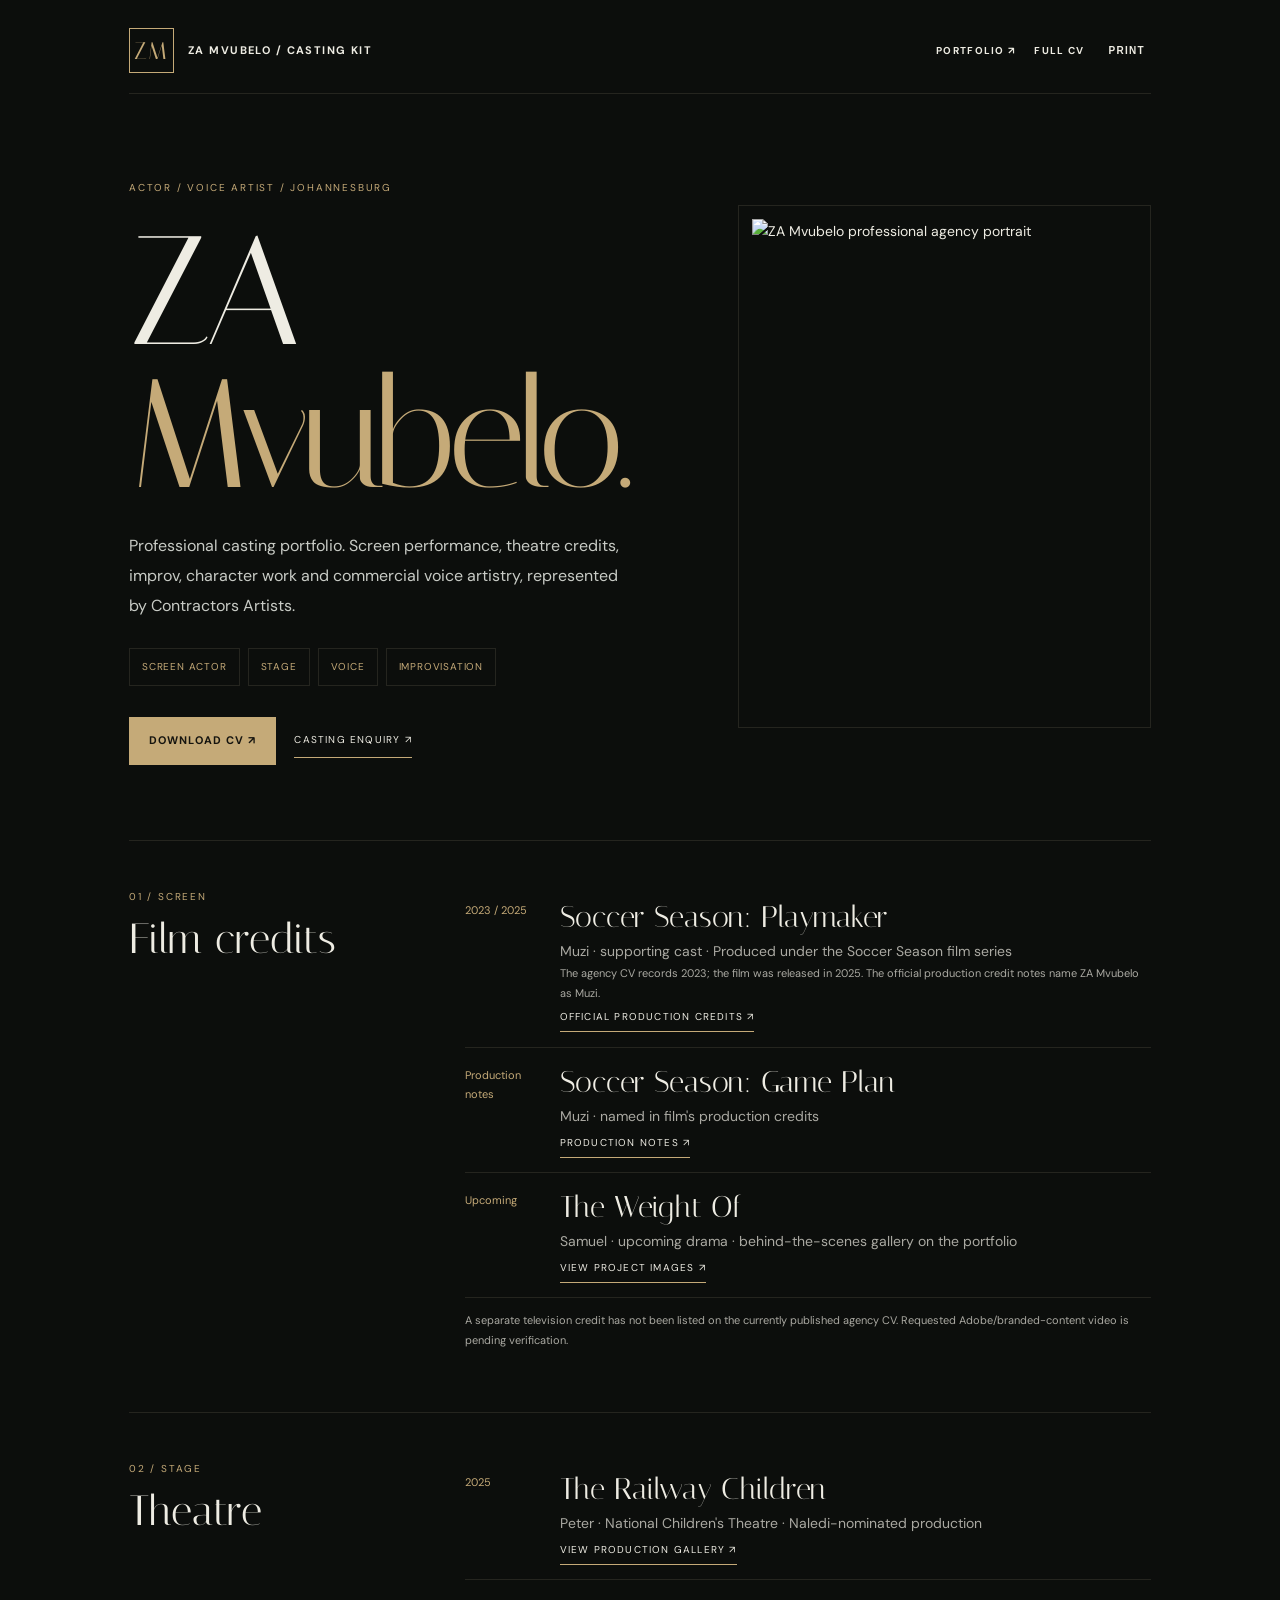
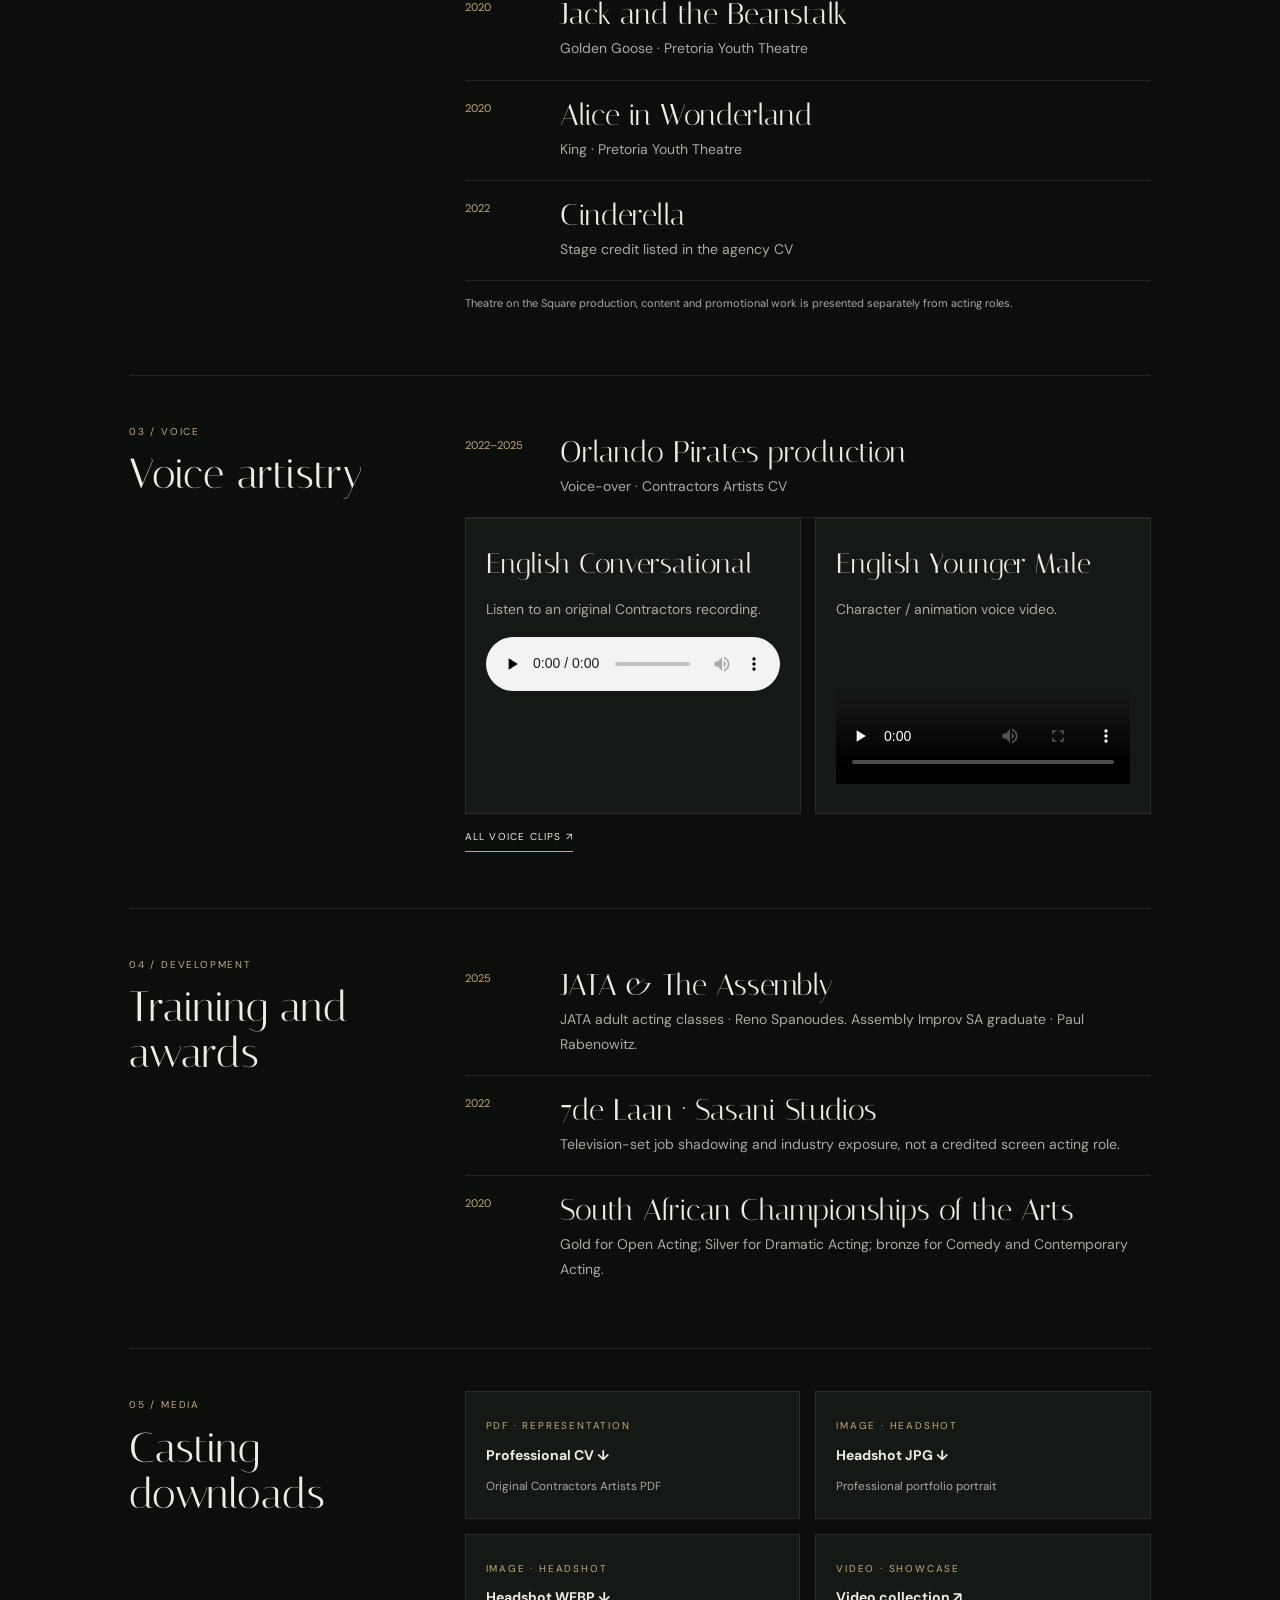
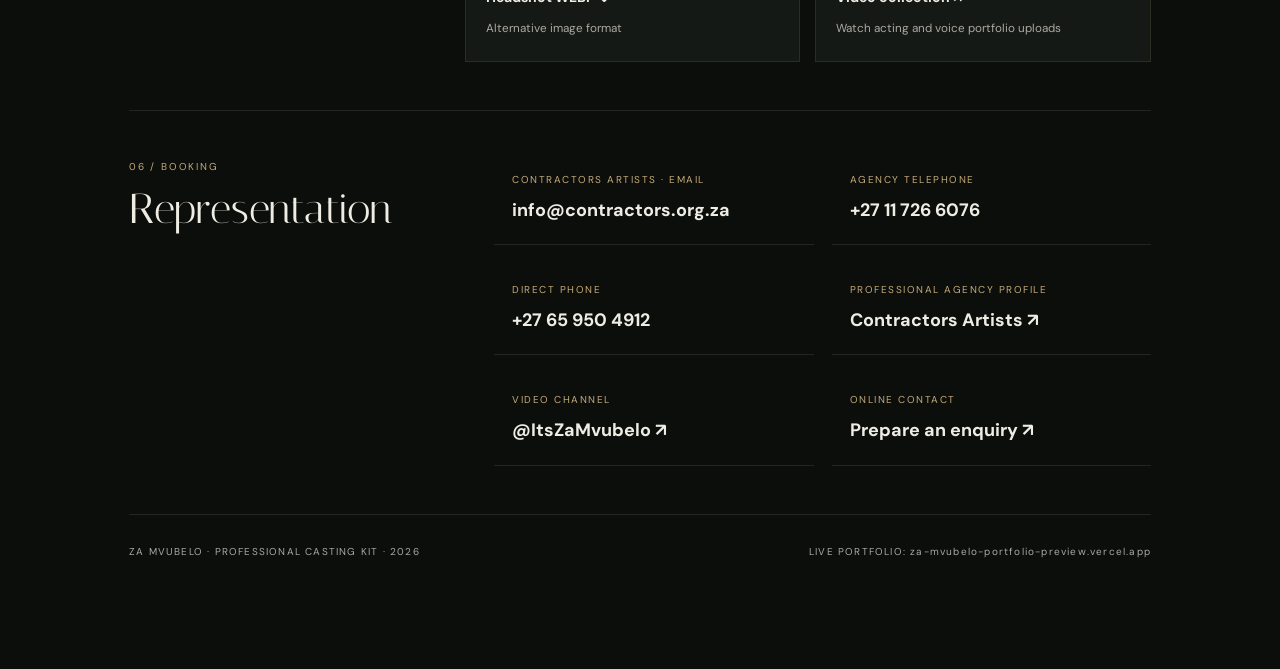
==== press/index.html @ 3e12c00c "Create professional casting press kit with verified film credits, theatre, voice and downloads" ====
<!doctype html><html lang="en"><head><meta charset="utf-8"><meta name="viewport" content="width=device-width,initial-scale=1"><meta name="robots" content="index,follow"><meta name="description" content="ZA Mvubelo professional actor casting kit. CV, theatrical and screen credits, headshots, voice demos and agency booking details."><title>ZA Mvubelo | Casting & Press Kit</title><link rel="icon" href="/portrait.jpg"><link rel="preconnect" href="https://fonts.googleapis.com"><link href="https://fonts.googleapis.com/css2?family=DM+Sans:wght@400;500;600;700&family=Italiana&display=swap" rel="stylesheet"><style>
:root{--gold:#c5aa78;--black:#0c0e0c;--paper:#eeece3;--muted:#aaa9a2;--line:#6b655544}*{box-sizing:border-box}html{scroll-behavior:smooth}body{font:14px/1.8 'DM Sans',Arial,sans-serif;margin:0;background:var(--black);color:var(--paper)}a{color:inherit;text-decoration:none}button,a{transition:.2s}a:focus-visible,button:focus-visible{outline:2px solid var(--gold);outline-offset:4px}.page{max-width:1150px;margin:auto;padding:28px 5vw 80px}.toolbar{display:flex;justify-content:space-between;align-items:center;gap:20px;border-bottom:1px solid var(--line);padding-bottom:20px}.logo{display:flex;align-items:center;gap:14px;letter-spacing:.13em;font-size:11px;font-weight:700}.logo b{border:1px solid var(--gold);color:var(--gold);font:24px Italiana,Georgia,serif;width:45px;height:45px;display:grid;place-items:center}.toolbar-links{display:flex;gap:18px;align-items:center}.toolbar-links a,.toolbar-links button{border:0;background:none;color:var(--paper);letter-spacing:.13em;font-size:10px;font-weight:700;cursor:pointer}.toolbar-links a:hover,.toolbar-links button:hover{color:var(--gold)}.hero{display:grid;grid-template-columns:1fr .8fr;gap:9%;align-items:center;padding:75px 0}.label,.small{font-size:10px;letter-spacing:.18em;color:var(--gold);text-transform:uppercase}.hero h1{font:clamp(85px,12vw,160px)/.93 Italiana,Georgia,serif;letter-spacing:-.05em;margin:24px 0;font-weight:400}.hero h1 em{color:var(--gold);font-style:normal}.summary{font-size:16px;line-height:1.9;color:#c8cbc5;max-width:490px}.chips{display:flex;flex-wrap:wrap;gap:8px;margin-top:26px}.chips span{border:1px solid var(--line);color:var(--gold);padding:9px 12px;font-size:10px;letter-spacing:.08em}.hero-photo{padding:13px;border:1px solid var(--line);aspect-ratio:.79}.hero-photo img{width:100%;height:100%;object-fit:cover}.btn{display:inline-block;background:var(--gold);color:#15140f;padding:14px 20px;font-weight:700;font-size:11px;letter-spacing:.1em}.btn:hover{background:#e1c995}.hero-actions{display:flex;flex-wrap:wrap;gap:18px;align-items:center;margin-top:31px}.text-link{font-size:10px;border-bottom:1px solid var(--gold);padding:8px 0;letter-spacing:.12em;color:var(--paper)}.section{border-top:1px solid var(--line);padding:42px 0 48px;display:grid;grid-template-columns:.34fr 1fr;gap:10%}h2,h3{font-family:Italiana,Georgia,serif;font-weight:400}.section h2{font-size:42px;line-height:1.1;margin:8px 0}.section-body{min-width:0}.credit{display:grid;grid-template-columns:75px 1fr;gap:20px;padding:18px 0;border-bottom:1px solid var(--line)}.credit:last-child{border-bottom:0}.credit time{color:var(--gold);font-size:11px}.credit h3{font-size:30px;line-height:1.1;margin:0 0 5px}.credit p{color:var(--muted);margin:0}.note{font-size:11px;color:var(--muted);margin:13px 0}.media{display:grid;grid-template-columns:1fr 1fr;gap:14px}.media-card{border:1px solid var(--line);padding:20px;background:#151915}.media-card h3{font-size:28px;margin:0 0 8px}.media-card p{color:var(--muted);margin:0 0 15px}.media-card audio,.media-card video{width:100%;max-height:260px}.download-grid{display:grid;grid-template-columns:1fr 1fr;gap:15px}.download-grid a{border:1px solid var(--line);padding:20px;display:block;background:#151915}.download-grid a:hover{border-color:var(--gold)}.download-grid b{display:block;margin:5px 0}.download-grid small{color:var(--muted)}.contact-grid{display:grid;grid-template-columns:1fr 1fr;gap:18px}.contact-grid a{padding:18px;border-bottom:1px solid var(--line)}.contact-grid a small{display:block;font-size:10px;color:var(--gold);letter-spacing:.15em;margin-bottom:5px}.contact-grid a b{font-size:18px;overflow-wrap:anywhere}.footer{border-top:1px solid var(--line);padding:28px 0;color:var(--muted);font-size:10px;letter-spacing:.12em;display:flex;justify-content:space-between;gap:15px;flex-wrap:wrap}@media(max-width:750px){.hero,.section{grid-template-columns:1fr;gap:24px}.hero-photo{order:-1;max-width:370px}.hero h1{font-size:90px}.toolbar-links{gap:10px}.media,.download-grid,.contact-grid{grid-template-columns:1fr}.section{padding:33px 0}.page{padding:20px 6vw 60px}}@media print{body{background:white;color:#181818;font-size:11px}.page{max-width:none;padding:0 20px}.toolbar,.hero-actions,.media-card video,.media-card audio{display:none}.hero{padding:15px 0}.hero h1{font-size:78px}.hero-photo{max-height:250px}.hero-photo img{object-position:top}.section{page-break-inside:avoid;padding:16px 0}.section h2{font-size:29px}.credit{padding:8px 0}.credit h3{font-size:20px}.media-card{background:white}.label,.small,.credit time{color:#6d5934}.note,.credit p,.media-card p,.summary{color:#444}.footer{display:none}}
</style></head><body><main class="page"><header class="toolbar"><a class="logo" href="/"><b>ZM</b>ZA MVUBELO / CASTING KIT</a><div class="toolbar-links"><a href="/">PORTFOLIO ↗</a><a href="/cv/Za-Mvubelo-Contractors.pdf" target="_blank" rel="noopener noreferrer">FULL CV</a><button onclick="window.print()">PRINT</button></div></header><section class="hero"><div><p class="label">ACTOR / VOICE ARTIST / JOHANNESBURG</p><h1>ZA <em>Mvubelo.</em></h1><p class="summary">Professional casting portfolio. Screen performance, theatre credits, improv, character work and commercial voice artistry, represented by Contractors Artists.</p><div class="chips"><span>SCREEN ACTOR</span><span>STAGE</span><span>VOICE</span><span>IMPROVISATION</span></div><div class="hero-actions"><a class="btn" href="/cv/Za-Mvubelo-Contractors.pdf" target="_blank" rel="noopener noreferrer">DOWNLOAD CV ↗</a><a class="text-link" href="mailto:info@contractors.org.za?subject=Casting%20enquiry%20ZA%20Mvubelo">CASTING ENQUIRY ↗</a></div></div><div class="hero-photo"><img src="/portrait.jpg" alt="ZA Mvubelo professional agency portrait"></div></section><section class="section"><div><span class="small">01 / SCREEN</span><h2>Film credits</h2></div><div class="section-body"><div class="credit"><time>2023 / 2025</time><div><h3>Soccer Season: Playmaker</h3><p>Muzi · supporting cast · Produced under the Soccer Season film series</p><p class="note">The agency CV records 2023; the film was released in 2025. The official production credit notes name ZA Mvubelo as Muzi.</p><a class="text-link" target="_blank" rel="noopener noreferrer" href="https://indigenousfilm.co.za/wp-content/uploads/2024/09/SOCCER-SEASON-PLAYMAKER-DRAFT-PRODUCTION-NOTES-1.pdf">OFFICIAL PRODUCTION CREDITS ↗</a></div></div><div class="credit"><time>Production notes</time><div><h3>Soccer Season: Game Plan</h3><p>Muzi · named in film's production credits</p><a class="text-link" target="_blank" rel="noopener noreferrer" href="https://indigenousfilm.co.za/wp-content/uploads/2024/09/SOCCER-SEASON-GAMEPLAN-PRODUCTION-NOTES-22-FEB-24.pdf">PRODUCTION NOTES ↗</a></div></div><div class="credit"><time>Upcoming</time><div><h3>The Weight Of</h3><p>Samuel · upcoming drama · behind-the-scenes gallery on the portfolio</p><a class="text-link" href="/#upcoming">VIEW PROJECT IMAGES ↗</a></div></div><p class="note">A separate television credit has not been listed on the currently published agency CV. Requested Adobe/branded-content video is pending verification.</p></div></section><section class="section"><div><span class="small">02 / STAGE</span><h2>Theatre</h2></div><div class="section-body"><div class="credit"><time>2025</time><div><h3>The Railway Children</h3><p>Peter · National Children's Theatre · Naledi-nominated production</p><a class="text-link" href="/#theatre">VIEW PRODUCTION GALLERY ↗</a></div></div><div class="credit"><time>2020</time><div><h3>Jack and the Beanstalk</h3><p>Golden Goose · Pretoria Youth Theatre</p></div></div><div class="credit"><time>2020</time><div><h3>Alice in Wonderland</h3><p>King · Pretoria Youth Theatre</p></div></div><div class="credit"><time>2022</time><div><h3>Cinderella</h3><p>Stage credit listed in the agency CV</p></div></div><p class="note">Theatre on the Square production, content and promotional work is presented separately from acting roles.</p></div></section><section class="section"><div><span class="small">03 / VOICE</span><h2>Voice artistry</h2></div><div class="section-body"><div class="credit"><time>2022–2025</time><div><h3>Orlando Pirates production</h3><p>Voice-over · Contractors Artists CV</p></div></div><div class="media"><div class="media-card"><h3>English Conversational</h3><p>Listen to an original Contractors recording.</p><audio controls preload="none" src="/voice/english-conversational.mp3"></audio></div><div class="media-card"><h3>English Younger Male</h3><p>Character / animation voice video.</p><video controls playsinline preload="none" poster="/portrait.jpg" src="/reels/english-younger-male.mp4"></video></div></div><p class="note"><a href="/#voice" class="text-link">ALL VOICE CLIPS ↗</a></p></div></section><section class="section"><div><span class="small">04 / DEVELOPMENT</span><h2>Training and awards</h2></div><div class="section-body"><div class="credit"><time>2025</time><div><h3>JATA & The Assembly</h3><p>JATA adult acting classes · Reno Spanoudes. Assembly Improv SA graduate · Paul Rabenowitz.</p></div></div><div class="credit"><time>2022</time><div><h3>7de Laan · Sasani Studios</h3><p>Television-set job shadowing and industry exposure, not a credited screen acting role.</p></div></div><div class="credit"><time>2020</time><div><h3>South African Championships of the Arts</h3><p>Gold for Open Acting; Silver for Dramatic Acting; bronze for Comedy and Contemporary Acting.</p></div></div></div></section><section class="section"><div><span class="small">05 / MEDIA</span><h2>Casting downloads</h2></div><div class="section-body"><div class="download-grid"><a href="/cv/Za-Mvubelo-Contractors.pdf" download><span class="small">PDF · REPRESENTATION</span><b>Professional CV ↓</b><small>Original Contractors Artists PDF</small></a><a href="/portrait.jpg" download><span class="small">IMAGE · HEADSHOT</span><b>Headshot JPG ↓</b><small>Professional portfolio portrait</small></a><a href="/portrait.webp" download><span class="small">IMAGE · HEADSHOT</span><b>Headshot WEBP ↓</b><small>Alternative image format</small></a><a href="/#youtube"><span class="small">VIDEO · SHOWCASE</span><b>Video collection ↗</b><small>Watch acting and voice portfolio uploads</small></a></div></div></section><section class="section"><div><span class="small">06 / BOOKING</span><h2>Representation</h2></div><div class="section-body"><div class="contact-grid"><a href="mailto:info@contractors.org.za?subject=Casting%20ZA%20Mvubelo"><small>CONTRACTORS ARTISTS · EMAIL</small><b>info@contractors.org.za</b></a><a href="tel:+27117266076"><small>AGENCY TELEPHONE</small><b>+27 11 726 6076</b></a><a href="tel:+27659504912"><small>DIRECT PHONE</small><b>+27 65 950 4912</b></a><a href="https://contractors.org.za/product/za-mvubelo/" rel="noopener noreferrer" target="_blank"><small>PROFESSIONAL AGENCY PROFILE</small><b>Contractors Artists ↗</b></a><a href="https://www.youtube.com/@ItsZaMvubelo" target="_blank" rel="noopener noreferrer"><small>VIDEO CHANNEL</small><b>@ItsZaMvubelo ↗</b></a><a href="/#contact"><small>ONLINE CONTACT</small><b>Prepare an enquiry ↗</b></a></div></div></section><footer class="footer"><span>ZA MVUBELO · PROFESSIONAL CASTING KIT · 2026</span><span>LIVE PORTFOLIO: za-mvubelo-portfolio-preview.vercel.app</span></footer></main><script type="application/ld+json">{"@context":"https://schema.org","@type":"Person","name":"ZA Mvubelo","jobTitle":["Actor","Voice Artist"],"homeLocation":{"@type":"Place","name":"Johannesburg, South Africa"},"url":"https://za-mvubelo-portfolio-preview.vercel.app/","sameAs":["https://www.youtube.com/@ItsZaMvubelo","https://contractors.org.za/product/za-mvubelo/"]}</script></body></html>
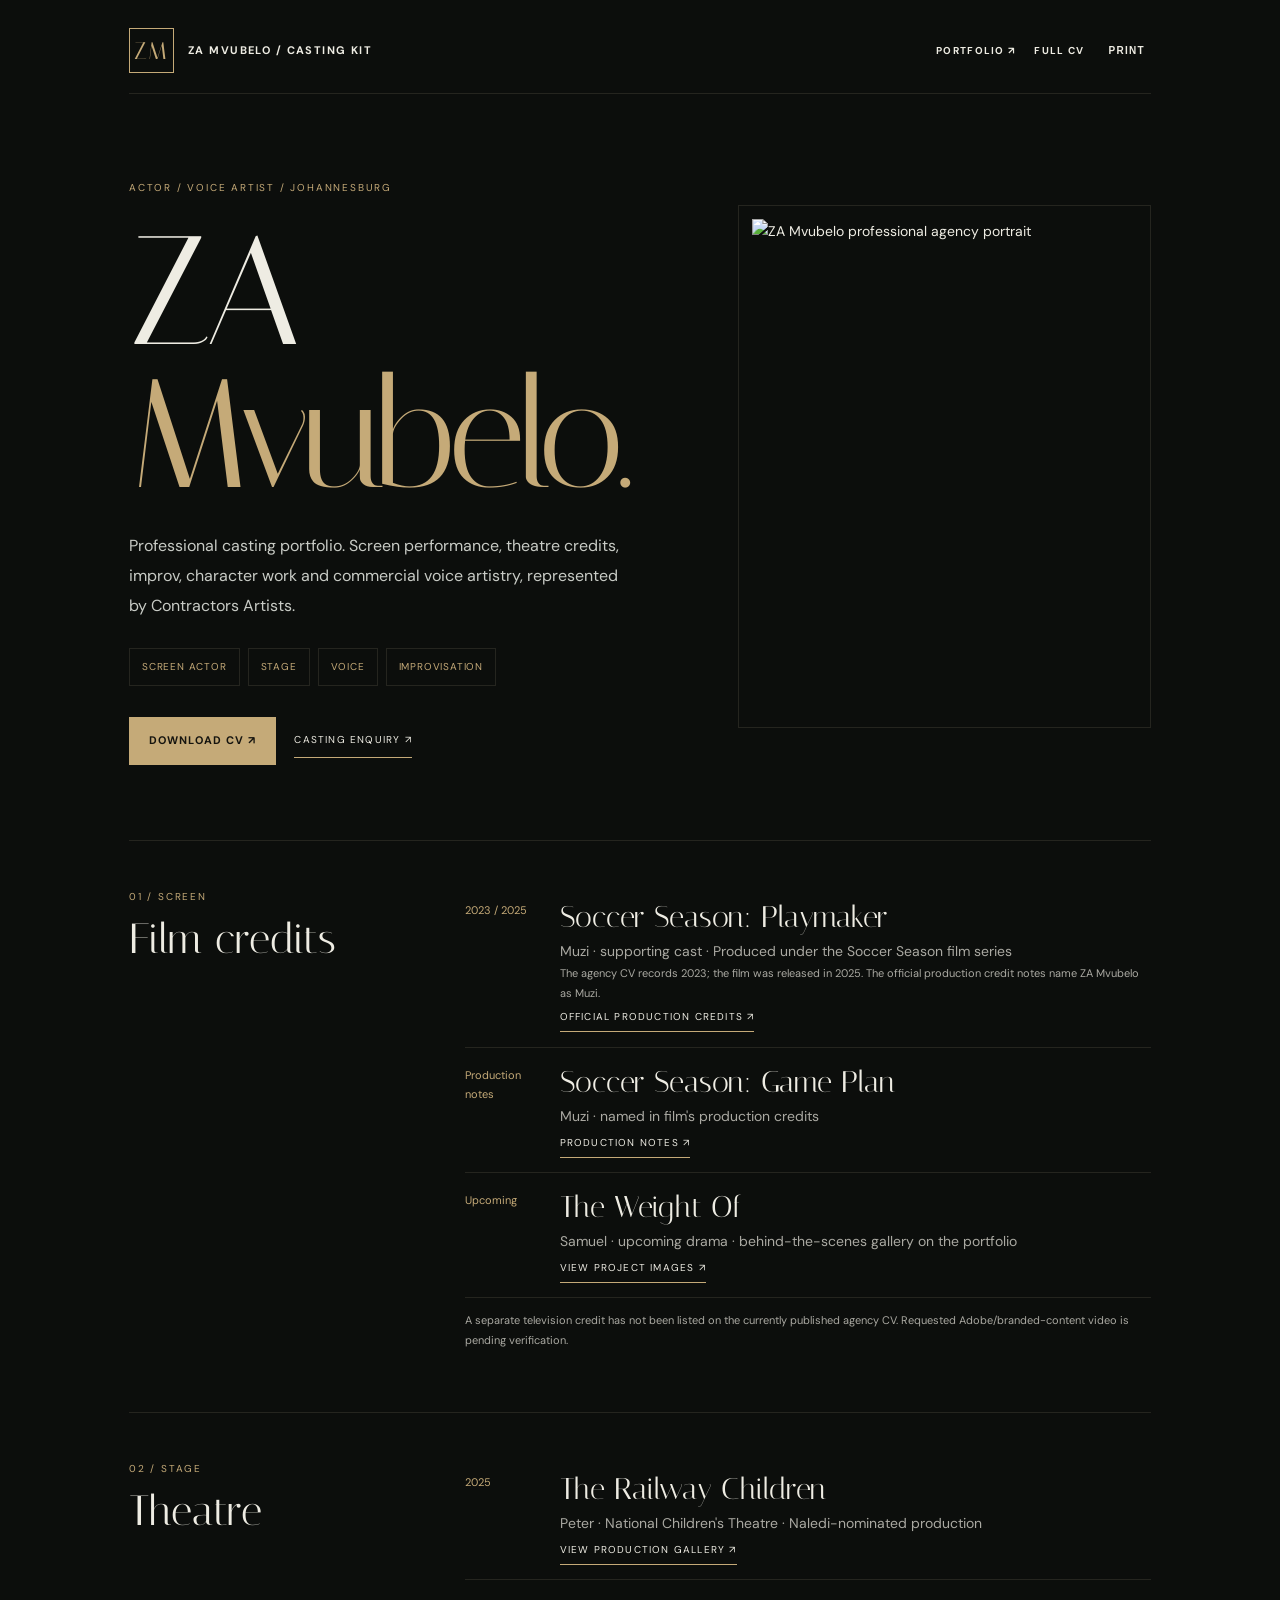
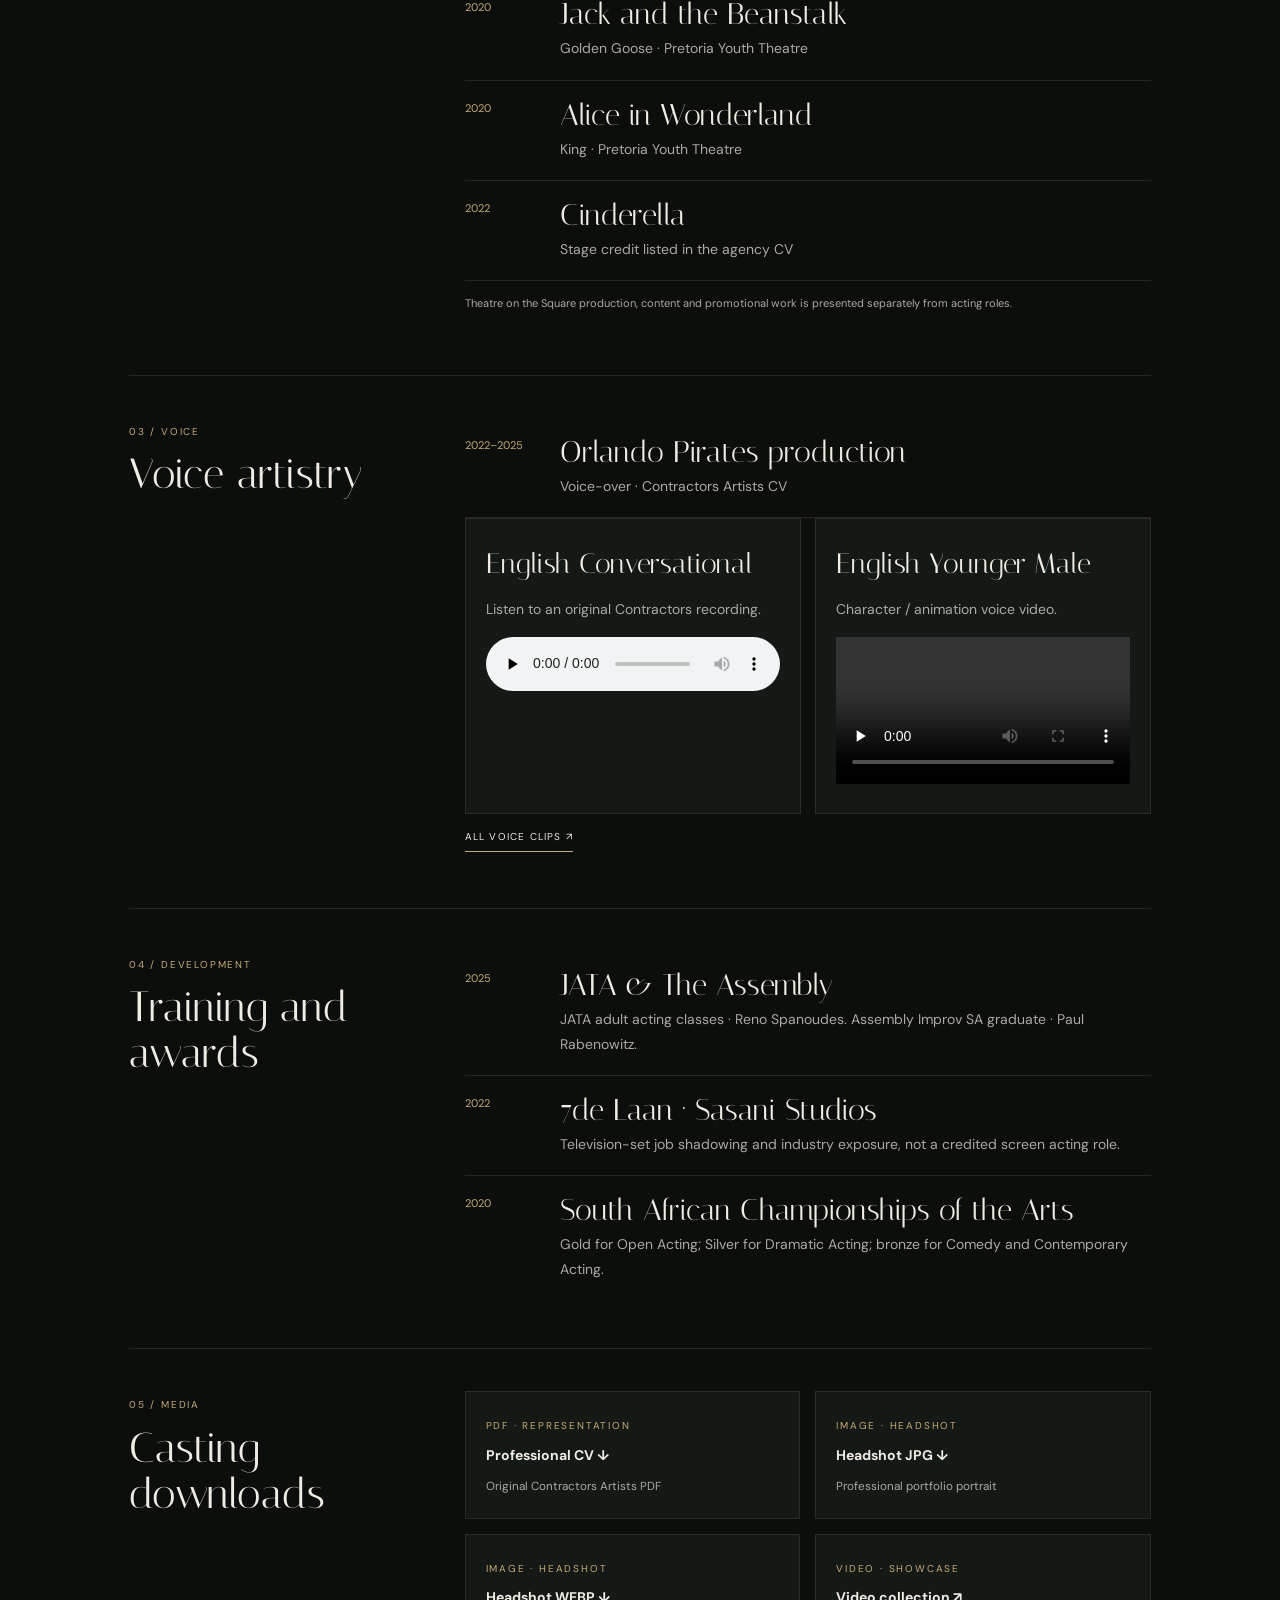
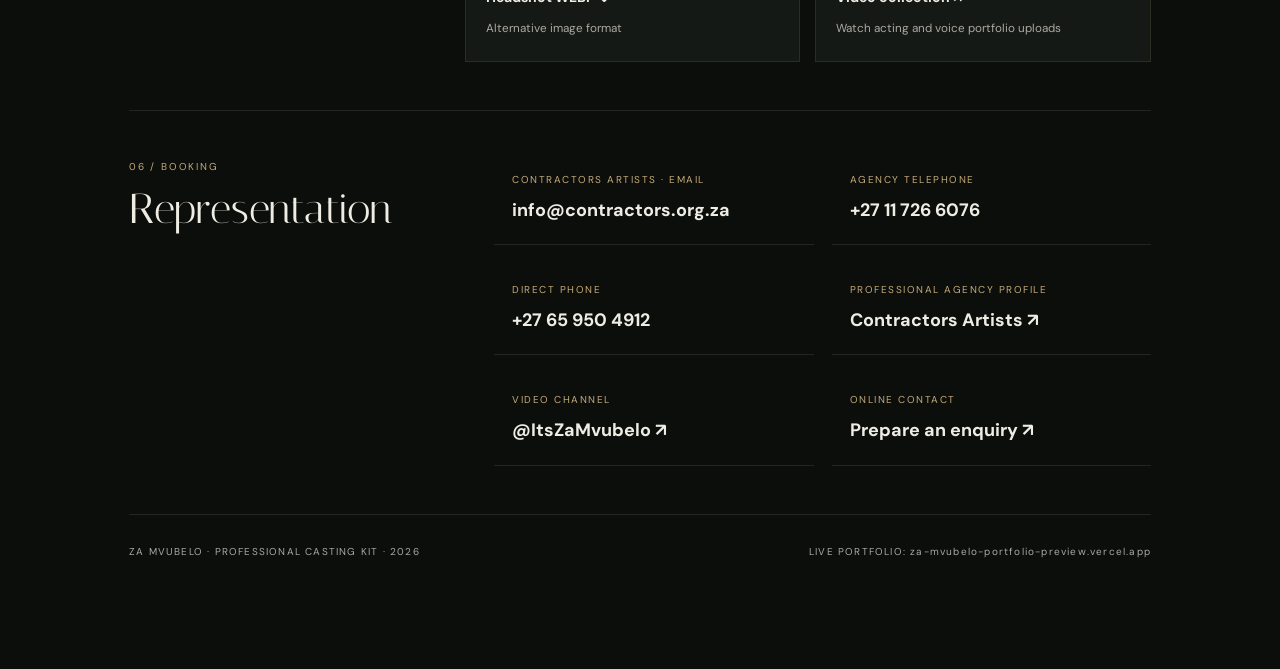
==== commit 80caf7fe: "Replace portrait poster on casting-kit animation with real frames from source video" ====
--- a/press/index.html
+++ b/press/index.html
@@ -1,3 +1,3 @@
 <!doctype html><html lang="en"><head><meta charset="utf-8"><meta name="viewport" content="width=device-width,initial-scale=1"><meta name="robots" content="index,follow"><meta name="description" content="ZA Mvubelo professional actor casting kit. CV, theatrical and screen credits, headshots, voice demos and agency booking details."><title>ZA Mvubelo | Casting & Press Kit</title><link rel="icon" href="/portrait.jpg"><link rel="preconnect" href="https://fonts.googleapis.com"><link href="https://fonts.googleapis.com/css2?family=DM+Sans:wght@400;500;600;700&family=Italiana&display=swap" rel="stylesheet"><style>
 :root{--gold:#c5aa78;--black:#0c0e0c;--paper:#eeece3;--muted:#aaa9a2;--line:#6b655544}*{box-sizing:border-box}html{scroll-behavior:smooth}body{font:14px/1.8 'DM Sans',Arial,sans-serif;margin:0;background:var(--black);color:var(--paper)}a{color:inherit;text-decoration:none}button,a{transition:.2s}a:focus-visible,button:focus-visible{outline:2px solid var(--gold);outline-offset:4px}.page{max-width:1150px;margin:auto;padding:28px 5vw 80px}.toolbar{display:flex;justify-content:space-between;align-items:center;gap:20px;border-bottom:1px solid var(--line);padding-bottom:20px}.logo{display:flex;align-items:center;gap:14px;letter-spacing:.13em;font-size:11px;font-weight:700}.logo b{border:1px solid var(--gold);color:var(--gold);font:24px Italiana,Georgia,serif;width:45px;height:45px;display:grid;place-items:center}.toolbar-links{display:flex;gap:18px;align-items:center}.toolbar-links a,.toolbar-links button{border:0;background:none;color:var(--paper);letter-spacing:.13em;font-size:10px;font-weight:700;cursor:pointer}.toolbar-links a:hover,.toolbar-links button:hover{color:var(--gold)}.hero{display:grid;grid-template-columns:1fr .8fr;gap:9%;align-items:center;padding:75px 0}.label,.small{font-size:10px;letter-spacing:.18em;color:var(--gold);text-transform:uppercase}.hero h1{font:clamp(85px,12vw,160px)/.93 Italiana,Georgia,serif;letter-spacing:-.05em;margin:24px 0;font-weight:400}.hero h1 em{color:var(--gold);font-style:normal}.summary{font-size:16px;line-height:1.9;color:#c8cbc5;max-width:490px}.chips{display:flex;flex-wrap:wrap;gap:8px;margin-top:26px}.chips span{border:1px solid var(--line);color:var(--gold);padding:9px 12px;font-size:10px;letter-spacing:.08em}.hero-photo{padding:13px;border:1px solid var(--line);aspect-ratio:.79}.hero-photo img{width:100%;height:100%;object-fit:cover}.btn{display:inline-block;background:var(--gold);color:#15140f;padding:14px 20px;font-weight:700;font-size:11px;letter-spacing:.1em}.btn:hover{background:#e1c995}.hero-actions{display:flex;flex-wrap:wrap;gap:18px;align-items:center;margin-top:31px}.text-link{font-size:10px;border-bottom:1px solid var(--gold);padding:8px 0;letter-spacing:.12em;color:var(--paper)}.section{border-top:1px solid var(--line);padding:42px 0 48px;display:grid;grid-template-columns:.34fr 1fr;gap:10%}h2,h3{font-family:Italiana,Georgia,serif;font-weight:400}.section h2{font-size:42px;line-height:1.1;margin:8px 0}.section-body{min-width:0}.credit{display:grid;grid-template-columns:75px 1fr;gap:20px;padding:18px 0;border-bottom:1px solid var(--line)}.credit:last-child{border-bottom:0}.credit time{color:var(--gold);font-size:11px}.credit h3{font-size:30px;line-height:1.1;margin:0 0 5px}.credit p{color:var(--muted);margin:0}.note{font-size:11px;color:var(--muted);margin:13px 0}.media{display:grid;grid-template-columns:1fr 1fr;gap:14px}.media-card{border:1px solid var(--line);padding:20px;background:#151915}.media-card h3{font-size:28px;margin:0 0 8px}.media-card p{color:var(--muted);margin:0 0 15px}.media-card audio,.media-card video{width:100%;max-height:260px}.download-grid{display:grid;grid-template-columns:1fr 1fr;gap:15px}.download-grid a{border:1px solid var(--line);padding:20px;display:block;background:#151915}.download-grid a:hover{border-color:var(--gold)}.download-grid b{display:block;margin:5px 0}.download-grid small{color:var(--muted)}.contact-grid{display:grid;grid-template-columns:1fr 1fr;gap:18px}.contact-grid a{padding:18px;border-bottom:1px solid var(--line)}.contact-grid a small{display:block;font-size:10px;color:var(--gold);letter-spacing:.15em;margin-bottom:5px}.contact-grid a b{font-size:18px;overflow-wrap:anywhere}.footer{border-top:1px solid var(--line);padding:28px 0;color:var(--muted);font-size:10px;letter-spacing:.12em;display:flex;justify-content:space-between;gap:15px;flex-wrap:wrap}@media(max-width:750px){.hero,.section{grid-template-columns:1fr;gap:24px}.hero-photo{order:-1;max-width:370px}.hero h1{font-size:90px}.toolbar-links{gap:10px}.media,.download-grid,.contact-grid{grid-template-columns:1fr}.section{padding:33px 0}.page{padding:20px 6vw 60px}}@media print{body{background:white;color:#181818;font-size:11px}.page{max-width:none;padding:0 20px}.toolbar,.hero-actions,.media-card video,.media-card audio{display:none}.hero{padding:15px 0}.hero h1{font-size:78px}.hero-photo{max-height:250px}.hero-photo img{object-position:top}.section{page-break-inside:avoid;padding:16px 0}.section h2{font-size:29px}.credit{padding:8px 0}.credit h3{font-size:20px}.media-card{background:white}.label,.small,.credit time{color:#6d5934}.note,.credit p,.media-card p,.summary{color:#444}.footer{display:none}}
-</style></head><body><main class="page"><header class="toolbar"><a class="logo" href="/"><b>ZM</b>ZA MVUBELO / CASTING KIT</a><div class="toolbar-links"><a href="/">PORTFOLIO ↗</a><a href="/cv/Za-Mvubelo-Contractors.pdf" target="_blank" rel="noopener noreferrer">FULL CV</a><button onclick="window.print()">PRINT</button></div></header><section class="hero"><div><p class="label">ACTOR / VOICE ARTIST / JOHANNESBURG</p><h1>ZA <em>Mvubelo.</em></h1><p class="summary">Professional casting portfolio. Screen performance, theatre credits, improv, character work and commercial voice artistry, represented by Contractors Artists.</p><div class="chips"><span>SCREEN ACTOR</span><span>STAGE</span><span>VOICE</span><span>IMPROVISATION</span></div><div class="hero-actions"><a class="btn" href="/cv/Za-Mvubelo-Contractors.pdf" target="_blank" rel="noopener noreferrer">DOWNLOAD CV ↗</a><a class="text-link" href="mailto:info@contractors.org.za?subject=Casting%20enquiry%20ZA%20Mvubelo">CASTING ENQUIRY ↗</a></div></div><div class="hero-photo"><img src="/portrait.jpg" alt="ZA Mvubelo professional agency portrait"></div></section><section class="section"><div><span class="small">01 / SCREEN</span><h2>Film credits</h2></div><div class="section-body"><div class="credit"><time>2023 / 2025</time><div><h3>Soccer Season: Playmaker</h3><p>Muzi · supporting cast · Produced under the Soccer Season film series</p><p class="note">The agency CV records 2023; the film was released in 2025. The official production credit notes name ZA Mvubelo as Muzi.</p><a class="text-link" target="_blank" rel="noopener noreferrer" href="https://indigenousfilm.co.za/wp-content/uploads/2024/09/SOCCER-SEASON-PLAYMAKER-DRAFT-PRODUCTION-NOTES-1.pdf">OFFICIAL PRODUCTION CREDITS ↗</a></div></div><div class="credit"><time>Production notes</time><div><h3>Soccer Season: Game Plan</h3><p>Muzi · named in film's production credits</p><a class="text-link" target="_blank" rel="noopener noreferrer" href="https://indigenousfilm.co.za/wp-content/uploads/2024/09/SOCCER-SEASON-GAMEPLAN-PRODUCTION-NOTES-22-FEB-24.pdf">PRODUCTION NOTES ↗</a></div></div><div class="credit"><time>Upcoming</time><div><h3>The Weight Of</h3><p>Samuel · upcoming drama · behind-the-scenes gallery on the portfolio</p><a class="text-link" href="/#upcoming">VIEW PROJECT IMAGES ↗</a></div></div><p class="note">A separate television credit has not been listed on the currently published agency CV. Requested Adobe/branded-content video is pending verification.</p></div></section><section class="section"><div><span class="small">02 / STAGE</span><h2>Theatre</h2></div><div class="section-body"><div class="credit"><time>2025</time><div><h3>The Railway Children</h3><p>Peter · National Children's Theatre · Naledi-nominated production</p><a class="text-link" href="/#theatre">VIEW PRODUCTION GALLERY ↗</a></div></div><div class="credit"><time>2020</time><div><h3>Jack and the Beanstalk</h3><p>Golden Goose · Pretoria Youth Theatre</p></div></div><div class="credit"><time>2020</time><div><h3>Alice in Wonderland</h3><p>King · Pretoria Youth Theatre</p></div></div><div class="credit"><time>2022</time><div><h3>Cinderella</h3><p>Stage credit listed in the agency CV</p></div></div><p class="note">Theatre on the Square production, content and promotional work is presented separately from acting roles.</p></div></section><section class="section"><div><span class="small">03 / VOICE</span><h2>Voice artistry</h2></div><div class="section-body"><div class="credit"><time>2022–2025</time><div><h3>Orlando Pirates production</h3><p>Voice-over · Contractors Artists CV</p></div></div><div class="media"><div class="media-card"><h3>English Conversational</h3><p>Listen to an original Contractors recording.</p><audio controls preload="none" src="/voice/english-conversational.mp3"></audio></div><div class="media-card"><h3>English Younger Male</h3><p>Character / animation voice video.</p><video controls playsinline preload="none" poster="/portrait.jpg" src="/reels/english-younger-male.mp4"></video></div></div><p class="note"><a href="/#voice" class="text-link">ALL VOICE CLIPS ↗</a></p></div></section><section class="section"><div><span class="small">04 / DEVELOPMENT</span><h2>Training and awards</h2></div><div class="section-body"><div class="credit"><time>2025</time><div><h3>JATA & The Assembly</h3><p>JATA adult acting classes · Reno Spanoudes. Assembly Improv SA graduate · Paul Rabenowitz.</p></div></div><div class="credit"><time>2022</time><div><h3>7de Laan · Sasani Studios</h3><p>Television-set job shadowing and industry exposure, not a credited screen acting role.</p></div></div><div class="credit"><time>2020</time><div><h3>South African Championships of the Arts</h3><p>Gold for Open Acting; Silver for Dramatic Acting; bronze for Comedy and Contemporary Acting.</p></div></div></div></section><section class="section"><div><span class="small">05 / MEDIA</span><h2>Casting downloads</h2></div><div class="section-body"><div class="download-grid"><a href="/cv/Za-Mvubelo-Contractors.pdf" download><span class="small">PDF · REPRESENTATION</span><b>Professional CV ↓</b><small>Original Contractors Artists PDF</small></a><a href="/portrait.jpg" download><span class="small">IMAGE · HEADSHOT</span><b>Headshot JPG ↓</b><small>Professional portfolio portrait</small></a><a href="/portrait.webp" download><span class="small">IMAGE · HEADSHOT</span><b>Headshot WEBP ↓</b><small>Alternative image format</small></a><a href="/#youtube"><span class="small">VIDEO · SHOWCASE</span><b>Video collection ↗</b><small>Watch acting and voice portfolio uploads</small></a></div></div></section><section class="section"><div><span class="small">06 / BOOKING</span><h2>Representation</h2></div><div class="section-body"><div class="contact-grid"><a href="mailto:info@contractors.org.za?subject=Casting%20ZA%20Mvubelo"><small>CONTRACTORS ARTISTS · EMAIL</small><b>info@contractors.org.za</b></a><a href="tel:+27117266076"><small>AGENCY TELEPHONE</small><b>+27 11 726 6076</b></a><a href="tel:+27659504912"><small>DIRECT PHONE</small><b>+27 65 950 4912</b></a><a href="https://contractors.org.za/product/za-mvubelo/" rel="noopener noreferrer" target="_blank"><small>PROFESSIONAL AGENCY PROFILE</small><b>Contractors Artists ↗</b></a><a href="https://www.youtube.com/@ItsZaMvubelo" target="_blank" rel="noopener noreferrer"><small>VIDEO CHANNEL</small><b>@ItsZaMvubelo ↗</b></a><a href="/#contact"><small>ONLINE CONTACT</small><b>Prepare an enquiry ↗</b></a></div></div></section><footer class="footer"><span>ZA MVUBELO · PROFESSIONAL CASTING KIT · 2026</span><span>LIVE PORTFOLIO: za-mvubelo-portfolio-preview.vercel.app</span></footer></main><script type="application/ld+json">{"@context":"https://schema.org","@type":"Person","name":"ZA Mvubelo","jobTitle":["Actor","Voice Artist"],"homeLocation":{"@type":"Place","name":"Johannesburg, South Africa"},"url":"https://za-mvubelo-portfolio-preview.vercel.app/","sameAs":["https://www.youtube.com/@ItsZaMvubelo","https://contractors.org.za/product/za-mvubelo/"]}</script></body></html>+</style></head><body><main class="page"><header class="toolbar"><a class="logo" href="/"><b>ZM</b>ZA MVUBELO / CASTING KIT</a><div class="toolbar-links"><a href="/">PORTFOLIO ↗</a><a href="/cv/Za-Mvubelo-Contractors.pdf" target="_blank" rel="noopener noreferrer">FULL CV</a><button onclick="window.print()">PRINT</button></div></header><section class="hero"><div><p class="label">ACTOR / VOICE ARTIST / JOHANNESBURG</p><h1>ZA <em>Mvubelo.</em></h1><p class="summary">Professional casting portfolio. Screen performance, theatre credits, improv, character work and commercial voice artistry, represented by Contractors Artists.</p><div class="chips"><span>SCREEN ACTOR</span><span>STAGE</span><span>VOICE</span><span>IMPROVISATION</span></div><div class="hero-actions"><a class="btn" href="/cv/Za-Mvubelo-Contractors.pdf" target="_blank" rel="noopener noreferrer">DOWNLOAD CV ↗</a><a class="text-link" href="mailto:info@contractors.org.za?subject=Casting%20enquiry%20ZA%20Mvubelo">CASTING ENQUIRY ↗</a></div></div><div class="hero-photo"><img src="/portrait.jpg" alt="ZA Mvubelo professional agency portrait"></div></section><section class="section"><div><span class="small">01 / SCREEN</span><h2>Film credits</h2></div><div class="section-body"><div class="credit"><time>2023 / 2025</time><div><h3>Soccer Season: Playmaker</h3><p>Muzi · supporting cast · Produced under the Soccer Season film series</p><p class="note">The agency CV records 2023; the film was released in 2025. The official production credit notes name ZA Mvubelo as Muzi.</p><a class="text-link" target="_blank" rel="noopener noreferrer" href="https://indigenousfilm.co.za/wp-content/uploads/2024/09/SOCCER-SEASON-PLAYMAKER-DRAFT-PRODUCTION-NOTES-1.pdf">OFFICIAL PRODUCTION CREDITS ↗</a></div></div><div class="credit"><time>Production notes</time><div><h3>Soccer Season: Game Plan</h3><p>Muzi · named in film's production credits</p><a class="text-link" target="_blank" rel="noopener noreferrer" href="https://indigenousfilm.co.za/wp-content/uploads/2024/09/SOCCER-SEASON-GAMEPLAN-PRODUCTION-NOTES-22-FEB-24.pdf">PRODUCTION NOTES ↗</a></div></div><div class="credit"><time>Upcoming</time><div><h3>The Weight Of</h3><p>Samuel · upcoming drama · behind-the-scenes gallery on the portfolio</p><a class="text-link" href="/#upcoming">VIEW PROJECT IMAGES ↗</a></div></div><p class="note">A separate television credit has not been listed on the currently published agency CV. Requested Adobe/branded-content video is pending verification.</p></div></section><section class="section"><div><span class="small">02 / STAGE</span><h2>Theatre</h2></div><div class="section-body"><div class="credit"><time>2025</time><div><h3>The Railway Children</h3><p>Peter · National Children's Theatre · Naledi-nominated production</p><a class="text-link" href="/#theatre">VIEW PRODUCTION GALLERY ↗</a></div></div><div class="credit"><time>2020</time><div><h3>Jack and the Beanstalk</h3><p>Golden Goose · Pretoria Youth Theatre</p></div></div><div class="credit"><time>2020</time><div><h3>Alice in Wonderland</h3><p>King · Pretoria Youth Theatre</p></div></div><div class="credit"><time>2022</time><div><h3>Cinderella</h3><p>Stage credit listed in the agency CV</p></div></div><p class="note">Theatre on the Square production, content and promotional work is presented separately from acting roles.</p></div></section><section class="section"><div><span class="small">03 / VOICE</span><h2>Voice artistry</h2></div><div class="section-body"><div class="credit"><time>2022–2025</time><div><h3>Orlando Pirates production</h3><p>Voice-over · Contractors Artists CV</p></div></div><div class="media"><div class="media-card"><h3>English Conversational</h3><p>Listen to an original Contractors recording.</p><audio controls preload="none" src="/voice/english-conversational.mp3"></audio></div><div class="media-card"><h3>English Younger Male</h3><p>Character / animation voice video.</p><video controls playsinline preload="none" data-animation-preview src="/reels/english-younger-male.mp4"></video></div></div><p class="note"><a href="/#voice" class="text-link">ALL VOICE CLIPS ↗</a></p></div></section><section class="section"><div><span class="small">04 / DEVELOPMENT</span><h2>Training and awards</h2></div><div class="section-body"><div class="credit"><time>2025</time><div><h3>JATA & The Assembly</h3><p>JATA adult acting classes · Reno Spanoudes. Assembly Improv SA graduate · Paul Rabenowitz.</p></div></div><div class="credit"><time>2022</time><div><h3>7de Laan · Sasani Studios</h3><p>Television-set job shadowing and industry exposure, not a credited screen acting role.</p></div></div><div class="credit"><time>2020</time><div><h3>South African Championships of the Arts</h3><p>Gold for Open Acting; Silver for Dramatic Acting; bronze for Comedy and Contemporary Acting.</p></div></div></div></section><section class="section"><div><span class="small">05 / MEDIA</span><h2>Casting downloads</h2></div><div class="section-body"><div class="download-grid"><a href="/cv/Za-Mvubelo-Contractors.pdf" download><span class="small">PDF · REPRESENTATION</span><b>Professional CV ↓</b><small>Original Contractors Artists PDF</small></a><a href="/portrait.jpg" download><span class="small">IMAGE · HEADSHOT</span><b>Headshot JPG ↓</b><small>Professional portfolio portrait</small></a><a href="/portrait.webp" download><span class="small">IMAGE · HEADSHOT</span><b>Headshot WEBP ↓</b><small>Alternative image format</small></a><a href="/#youtube"><span class="small">VIDEO · SHOWCASE</span><b>Video collection ↗</b><small>Watch acting and voice portfolio uploads</small></a></div></div></section><section class="section"><div><span class="small">06 / BOOKING</span><h2>Representation</h2></div><div class="section-body"><div class="contact-grid"><a href="mailto:info@contractors.org.za?subject=Casting%20ZA%20Mvubelo"><small>CONTRACTORS ARTISTS · EMAIL</small><b>info@contractors.org.za</b></a><a href="tel:+27117266076"><small>AGENCY TELEPHONE</small><b>+27 11 726 6076</b></a><a href="tel:+27659504912"><small>DIRECT PHONE</small><b>+27 65 950 4912</b></a><a href="https://contractors.org.za/product/za-mvubelo/" rel="noopener noreferrer" target="_blank"><small>PROFESSIONAL AGENCY PROFILE</small><b>Contractors Artists ↗</b></a><a href="https://www.youtube.com/@ItsZaMvubelo" target="_blank" rel="noopener noreferrer"><small>VIDEO CHANNEL</small><b>@ItsZaMvubelo ↗</b></a><a href="/#contact"><small>ONLINE CONTACT</small><b>Prepare an enquiry ↗</b></a></div></div></section><footer class="footer"><span>ZA MVUBELO · PROFESSIONAL CASTING KIT · 2026</span><span>LIVE PORTFOLIO: za-mvubelo-portfolio-preview.vercel.app</span></footer></main><script type="application/ld+json">{"@context":"https://schema.org","@type":"Person","name":"ZA Mvubelo","jobTitle":["Actor","Voice Artist"],"homeLocation":{"@type":"Place","name":"Johannesburg, South Africa"},"url":"https://za-mvubelo-portfolio-preview.vercel.app/","sameAs":["https://www.youtube.com/@ItsZaMvubelo","https://contractors.org.za/product/za-mvubelo/"]}</script><script src="/voice-preview.js" defer></script></body></html>
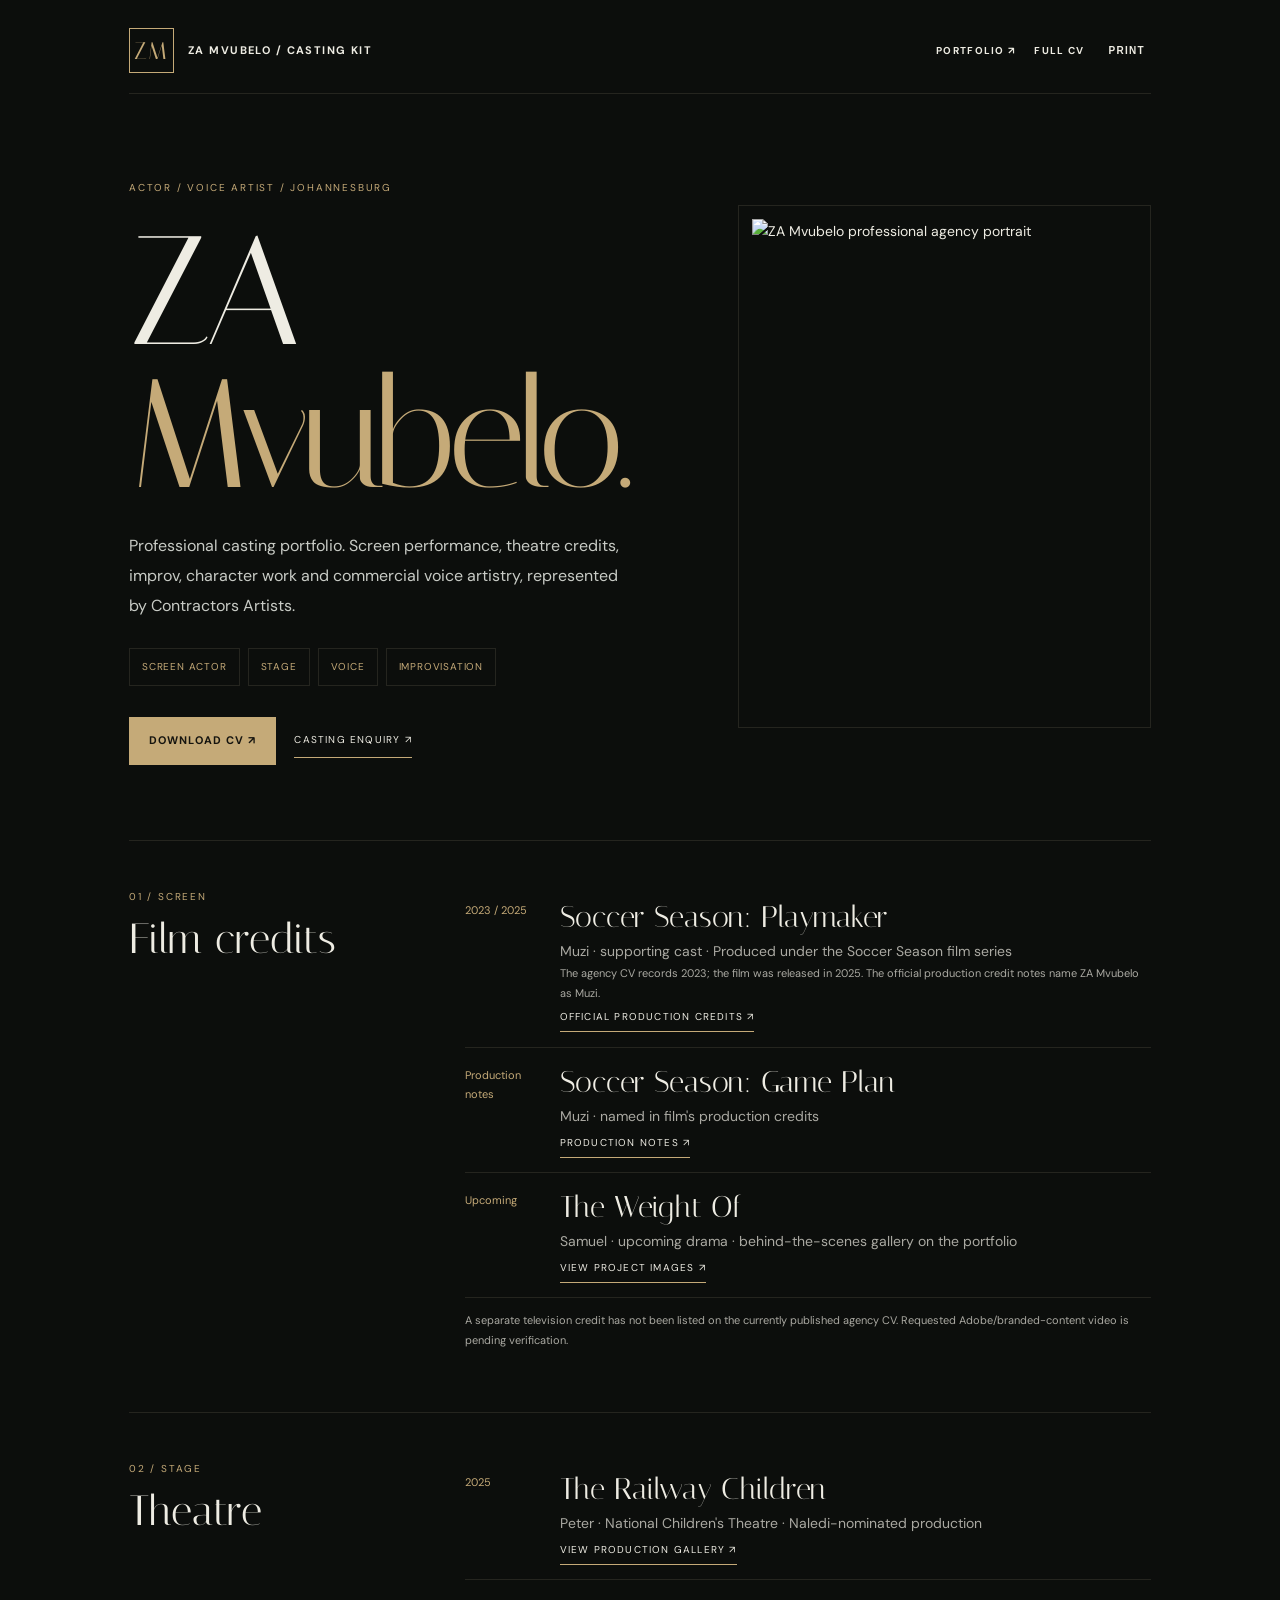
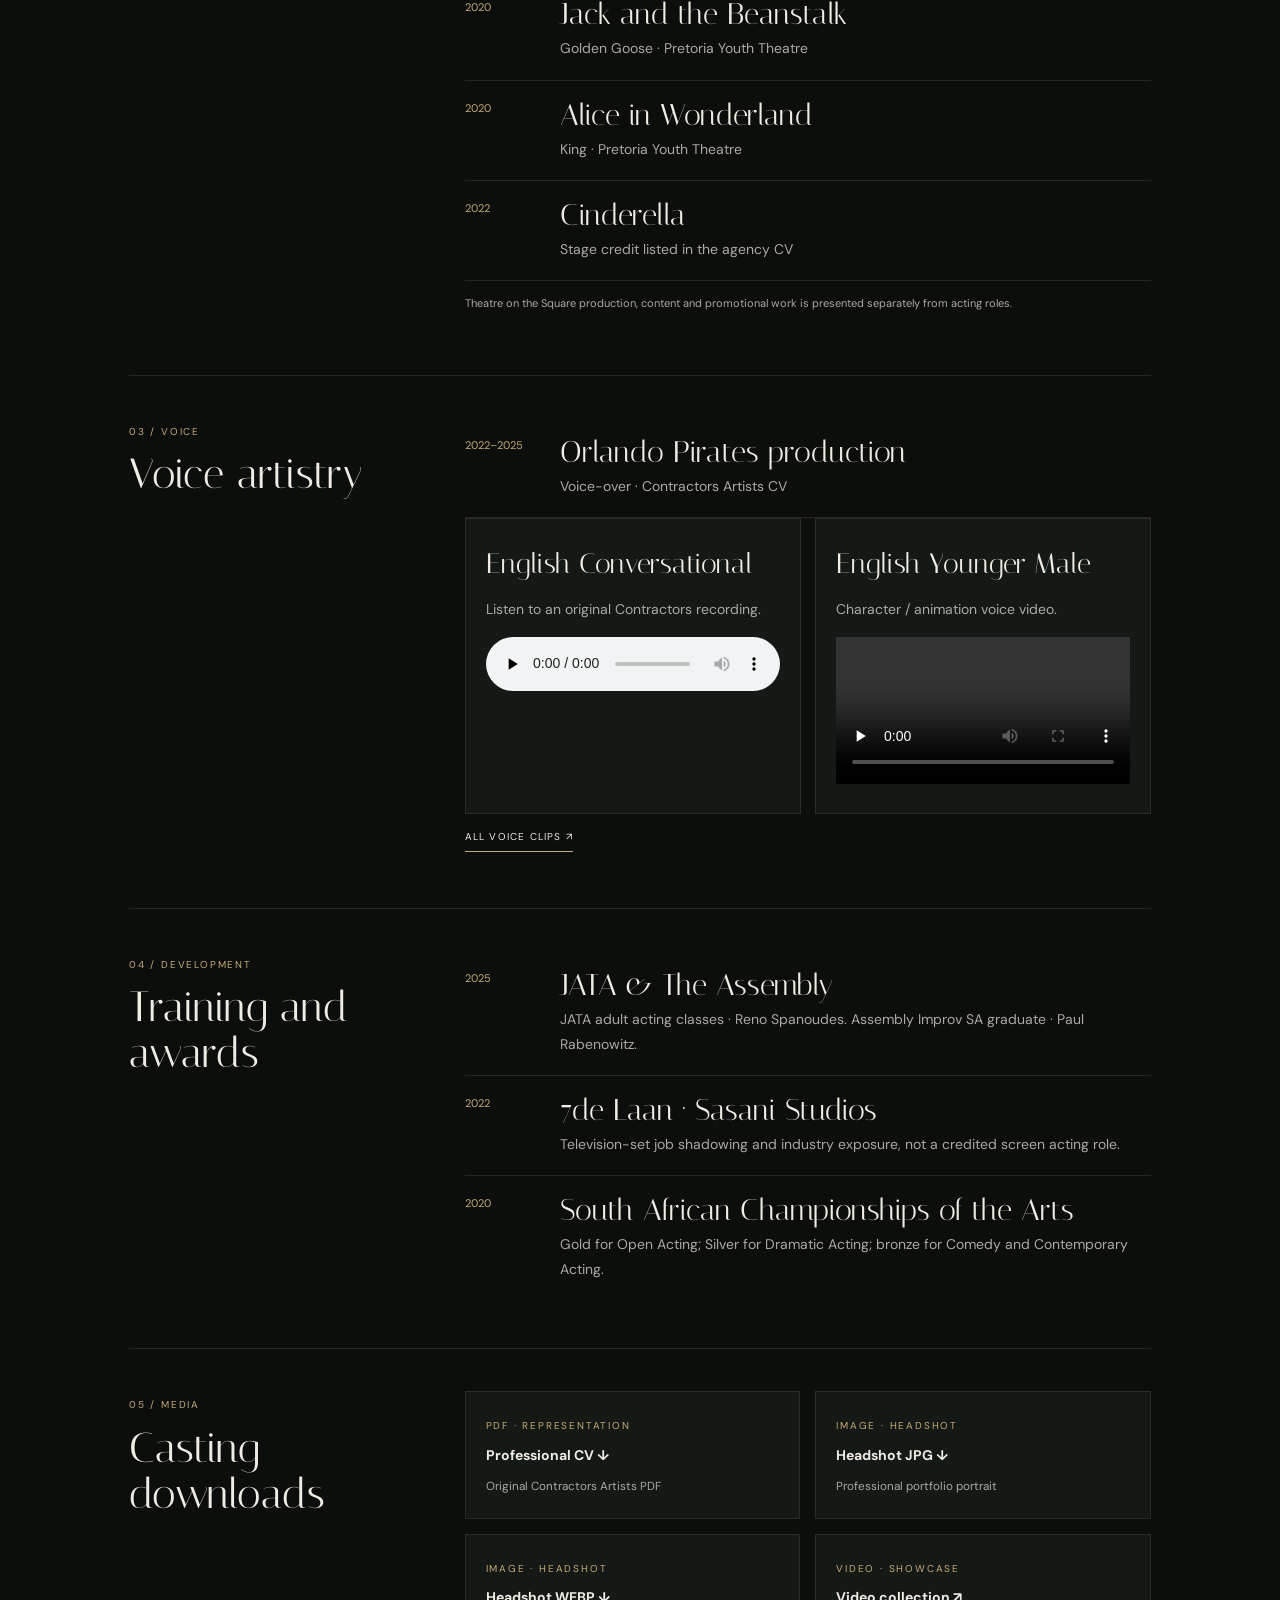
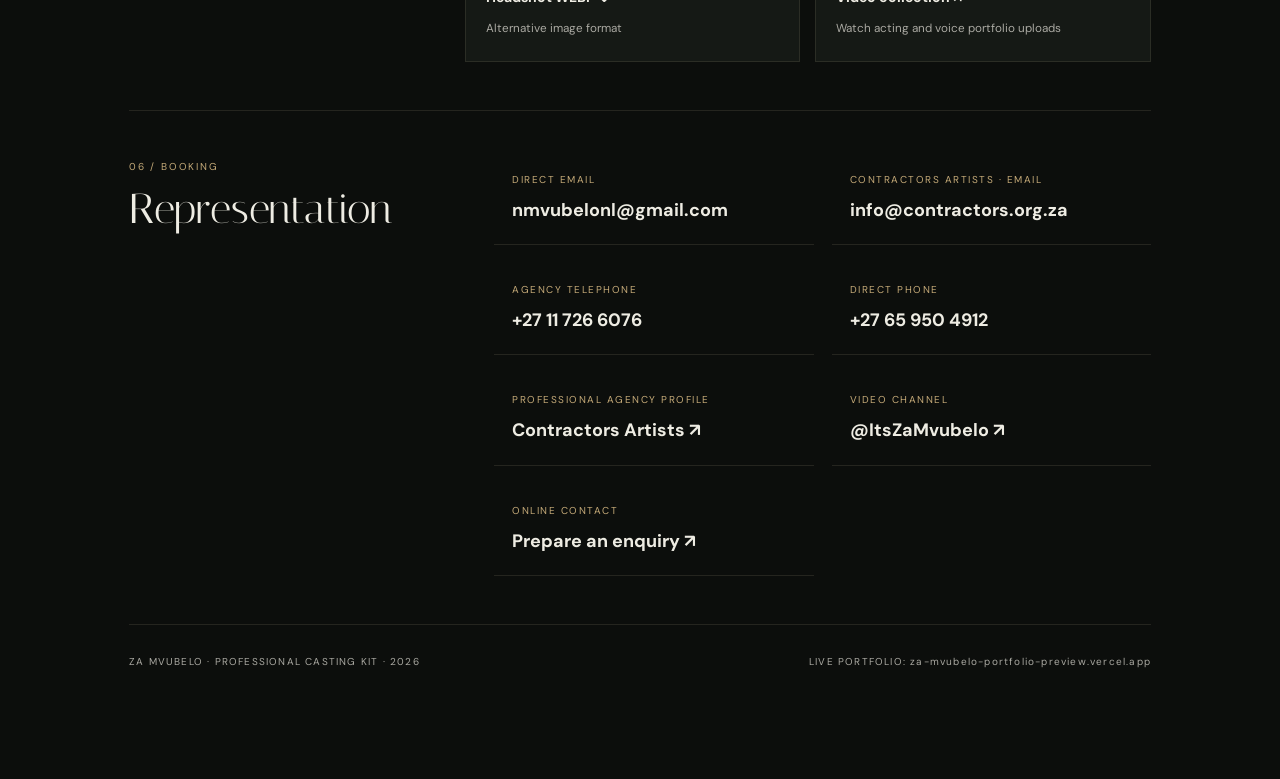
==== commit 892723a5: "Simplify Death of a Salesman to one original-reel link and add direct casting email" ====
--- a/press/index.html
+++ b/press/index.html
@@ -1,3 +1,3 @@
 <!doctype html><html lang="en"><head><meta charset="utf-8"><meta name="viewport" content="width=device-width,initial-scale=1"><meta name="robots" content="index,follow"><meta name="description" content="ZA Mvubelo professional actor casting kit. CV, theatrical and screen credits, headshots, voice demos and agency booking details."><title>ZA Mvubelo | Casting & Press Kit</title><link rel="icon" href="/portrait.jpg"><link rel="preconnect" href="https://fonts.googleapis.com"><link href="https://fonts.googleapis.com/css2?family=DM+Sans:wght@400;500;600;700&family=Italiana&display=swap" rel="stylesheet"><style>
 :root{--gold:#c5aa78;--black:#0c0e0c;--paper:#eeece3;--muted:#aaa9a2;--line:#6b655544}*{box-sizing:border-box}html{scroll-behavior:smooth}body{font:14px/1.8 'DM Sans',Arial,sans-serif;margin:0;background:var(--black);color:var(--paper)}a{color:inherit;text-decoration:none}button,a{transition:.2s}a:focus-visible,button:focus-visible{outline:2px solid var(--gold);outline-offset:4px}.page{max-width:1150px;margin:auto;padding:28px 5vw 80px}.toolbar{display:flex;justify-content:space-between;align-items:center;gap:20px;border-bottom:1px solid var(--line);padding-bottom:20px}.logo{display:flex;align-items:center;gap:14px;letter-spacing:.13em;font-size:11px;font-weight:700}.logo b{border:1px solid var(--gold);color:var(--gold);font:24px Italiana,Georgia,serif;width:45px;height:45px;display:grid;place-items:center}.toolbar-links{display:flex;gap:18px;align-items:center}.toolbar-links a,.toolbar-links button{border:0;background:none;color:var(--paper);letter-spacing:.13em;font-size:10px;font-weight:700;cursor:pointer}.toolbar-links a:hover,.toolbar-links button:hover{color:var(--gold)}.hero{display:grid;grid-template-columns:1fr .8fr;gap:9%;align-items:center;padding:75px 0}.label,.small{font-size:10px;letter-spacing:.18em;color:var(--gold);text-transform:uppercase}.hero h1{font:clamp(85px,12vw,160px)/.93 Italiana,Georgia,serif;letter-spacing:-.05em;margin:24px 0;font-weight:400}.hero h1 em{color:var(--gold);font-style:normal}.summary{font-size:16px;line-height:1.9;color:#c8cbc5;max-width:490px}.chips{display:flex;flex-wrap:wrap;gap:8px;margin-top:26px}.chips span{border:1px solid var(--line);color:var(--gold);padding:9px 12px;font-size:10px;letter-spacing:.08em}.hero-photo{padding:13px;border:1px solid var(--line);aspect-ratio:.79}.hero-photo img{width:100%;height:100%;object-fit:cover}.btn{display:inline-block;background:var(--gold);color:#15140f;padding:14px 20px;font-weight:700;font-size:11px;letter-spacing:.1em}.btn:hover{background:#e1c995}.hero-actions{display:flex;flex-wrap:wrap;gap:18px;align-items:center;margin-top:31px}.text-link{font-size:10px;border-bottom:1px solid var(--gold);padding:8px 0;letter-spacing:.12em;color:var(--paper)}.section{border-top:1px solid var(--line);padding:42px 0 48px;display:grid;grid-template-columns:.34fr 1fr;gap:10%}h2,h3{font-family:Italiana,Georgia,serif;font-weight:400}.section h2{font-size:42px;line-height:1.1;margin:8px 0}.section-body{min-width:0}.credit{display:grid;grid-template-columns:75px 1fr;gap:20px;padding:18px 0;border-bottom:1px solid var(--line)}.credit:last-child{border-bottom:0}.credit time{color:var(--gold);font-size:11px}.credit h3{font-size:30px;line-height:1.1;margin:0 0 5px}.credit p{color:var(--muted);margin:0}.note{font-size:11px;color:var(--muted);margin:13px 0}.media{display:grid;grid-template-columns:1fr 1fr;gap:14px}.media-card{border:1px solid var(--line);padding:20px;background:#151915}.media-card h3{font-size:28px;margin:0 0 8px}.media-card p{color:var(--muted);margin:0 0 15px}.media-card audio,.media-card video{width:100%;max-height:260px}.download-grid{display:grid;grid-template-columns:1fr 1fr;gap:15px}.download-grid a{border:1px solid var(--line);padding:20px;display:block;background:#151915}.download-grid a:hover{border-color:var(--gold)}.download-grid b{display:block;margin:5px 0}.download-grid small{color:var(--muted)}.contact-grid{display:grid;grid-template-columns:1fr 1fr;gap:18px}.contact-grid a{padding:18px;border-bottom:1px solid var(--line)}.contact-grid a small{display:block;font-size:10px;color:var(--gold);letter-spacing:.15em;margin-bottom:5px}.contact-grid a b{font-size:18px;overflow-wrap:anywhere}.footer{border-top:1px solid var(--line);padding:28px 0;color:var(--muted);font-size:10px;letter-spacing:.12em;display:flex;justify-content:space-between;gap:15px;flex-wrap:wrap}@media(max-width:750px){.hero,.section{grid-template-columns:1fr;gap:24px}.hero-photo{order:-1;max-width:370px}.hero h1{font-size:90px}.toolbar-links{gap:10px}.media,.download-grid,.contact-grid{grid-template-columns:1fr}.section{padding:33px 0}.page{padding:20px 6vw 60px}}@media print{body{background:white;color:#181818;font-size:11px}.page{max-width:none;padding:0 20px}.toolbar,.hero-actions,.media-card video,.media-card audio{display:none}.hero{padding:15px 0}.hero h1{font-size:78px}.hero-photo{max-height:250px}.hero-photo img{object-position:top}.section{page-break-inside:avoid;padding:16px 0}.section h2{font-size:29px}.credit{padding:8px 0}.credit h3{font-size:20px}.media-card{background:white}.label,.small,.credit time{color:#6d5934}.note,.credit p,.media-card p,.summary{color:#444}.footer{display:none}}
-</style></head><body><main class="page"><header class="toolbar"><a class="logo" href="/"><b>ZM</b>ZA MVUBELO / CASTING KIT</a><div class="toolbar-links"><a href="/">PORTFOLIO ↗</a><a href="/cv/Za-Mvubelo-Contractors.pdf" target="_blank" rel="noopener noreferrer">FULL CV</a><button onclick="window.print()">PRINT</button></div></header><section class="hero"><div><p class="label">ACTOR / VOICE ARTIST / JOHANNESBURG</p><h1>ZA <em>Mvubelo.</em></h1><p class="summary">Professional casting portfolio. Screen performance, theatre credits, improv, character work and commercial voice artistry, represented by Contractors Artists.</p><div class="chips"><span>SCREEN ACTOR</span><span>STAGE</span><span>VOICE</span><span>IMPROVISATION</span></div><div class="hero-actions"><a class="btn" href="/cv/Za-Mvubelo-Contractors.pdf" target="_blank" rel="noopener noreferrer">DOWNLOAD CV ↗</a><a class="text-link" href="mailto:info@contractors.org.za?subject=Casting%20enquiry%20ZA%20Mvubelo">CASTING ENQUIRY ↗</a></div></div><div class="hero-photo"><img src="/portrait.jpg" alt="ZA Mvubelo professional agency portrait"></div></section><section class="section"><div><span class="small">01 / SCREEN</span><h2>Film credits</h2></div><div class="section-body"><div class="credit"><time>2023 / 2025</time><div><h3>Soccer Season: Playmaker</h3><p>Muzi · supporting cast · Produced under the Soccer Season film series</p><p class="note">The agency CV records 2023; the film was released in 2025. The official production credit notes name ZA Mvubelo as Muzi.</p><a class="text-link" target="_blank" rel="noopener noreferrer" href="https://indigenousfilm.co.za/wp-content/uploads/2024/09/SOCCER-SEASON-PLAYMAKER-DRAFT-PRODUCTION-NOTES-1.pdf">OFFICIAL PRODUCTION CREDITS ↗</a></div></div><div class="credit"><time>Production notes</time><div><h3>Soccer Season: Game Plan</h3><p>Muzi · named in film's production credits</p><a class="text-link" target="_blank" rel="noopener noreferrer" href="https://indigenousfilm.co.za/wp-content/uploads/2024/09/SOCCER-SEASON-GAMEPLAN-PRODUCTION-NOTES-22-FEB-24.pdf">PRODUCTION NOTES ↗</a></div></div><div class="credit"><time>Upcoming</time><div><h3>The Weight Of</h3><p>Samuel · upcoming drama · behind-the-scenes gallery on the portfolio</p><a class="text-link" href="/#upcoming">VIEW PROJECT IMAGES ↗</a></div></div><p class="note">A separate television credit has not been listed on the currently published agency CV. Requested Adobe/branded-content video is pending verification.</p></div></section><section class="section"><div><span class="small">02 / STAGE</span><h2>Theatre</h2></div><div class="section-body"><div class="credit"><time>2025</time><div><h3>The Railway Children</h3><p>Peter · National Children's Theatre · Naledi-nominated production</p><a class="text-link" href="/#theatre">VIEW PRODUCTION GALLERY ↗</a></div></div><div class="credit"><time>2020</time><div><h3>Jack and the Beanstalk</h3><p>Golden Goose · Pretoria Youth Theatre</p></div></div><div class="credit"><time>2020</time><div><h3>Alice in Wonderland</h3><p>King · Pretoria Youth Theatre</p></div></div><div class="credit"><time>2022</time><div><h3>Cinderella</h3><p>Stage credit listed in the agency CV</p></div></div><p class="note">Theatre on the Square production, content and promotional work is presented separately from acting roles.</p></div></section><section class="section"><div><span class="small">03 / VOICE</span><h2>Voice artistry</h2></div><div class="section-body"><div class="credit"><time>2022–2025</time><div><h3>Orlando Pirates production</h3><p>Voice-over · Contractors Artists CV</p></div></div><div class="media"><div class="media-card"><h3>English Conversational</h3><p>Listen to an original Contractors recording.</p><audio controls preload="none" src="/voice/english-conversational.mp3"></audio></div><div class="media-card"><h3>English Younger Male</h3><p>Character / animation voice video.</p><video controls playsinline preload="none" data-animation-preview src="/reels/english-younger-male.mp4"></video></div></div><p class="note"><a href="/#voice" class="text-link">ALL VOICE CLIPS ↗</a></p></div></section><section class="section"><div><span class="small">04 / DEVELOPMENT</span><h2>Training and awards</h2></div><div class="section-body"><div class="credit"><time>2025</time><div><h3>JATA & The Assembly</h3><p>JATA adult acting classes · Reno Spanoudes. Assembly Improv SA graduate · Paul Rabenowitz.</p></div></div><div class="credit"><time>2022</time><div><h3>7de Laan · Sasani Studios</h3><p>Television-set job shadowing and industry exposure, not a credited screen acting role.</p></div></div><div class="credit"><time>2020</time><div><h3>South African Championships of the Arts</h3><p>Gold for Open Acting; Silver for Dramatic Acting; bronze for Comedy and Contemporary Acting.</p></div></div></div></section><section class="section"><div><span class="small">05 / MEDIA</span><h2>Casting downloads</h2></div><div class="section-body"><div class="download-grid"><a href="/cv/Za-Mvubelo-Contractors.pdf" download><span class="small">PDF · REPRESENTATION</span><b>Professional CV ↓</b><small>Original Contractors Artists PDF</small></a><a href="/portrait.jpg" download><span class="small">IMAGE · HEADSHOT</span><b>Headshot JPG ↓</b><small>Professional portfolio portrait</small></a><a href="/portrait.webp" download><span class="small">IMAGE · HEADSHOT</span><b>Headshot WEBP ↓</b><small>Alternative image format</small></a><a href="/#youtube"><span class="small">VIDEO · SHOWCASE</span><b>Video collection ↗</b><small>Watch acting and voice portfolio uploads</small></a></div></div></section><section class="section"><div><span class="small">06 / BOOKING</span><h2>Representation</h2></div><div class="section-body"><div class="contact-grid"><a href="mailto:info@contractors.org.za?subject=Casting%20ZA%20Mvubelo"><small>CONTRACTORS ARTISTS · EMAIL</small><b>info@contractors.org.za</b></a><a href="tel:+27117266076"><small>AGENCY TELEPHONE</small><b>+27 11 726 6076</b></a><a href="tel:+27659504912"><small>DIRECT PHONE</small><b>+27 65 950 4912</b></a><a href="https://contractors.org.za/product/za-mvubelo/" rel="noopener noreferrer" target="_blank"><small>PROFESSIONAL AGENCY PROFILE</small><b>Contractors Artists ↗</b></a><a href="https://www.youtube.com/@ItsZaMvubelo" target="_blank" rel="noopener noreferrer"><small>VIDEO CHANNEL</small><b>@ItsZaMvubelo ↗</b></a><a href="/#contact"><small>ONLINE CONTACT</small><b>Prepare an enquiry ↗</b></a></div></div></section><footer class="footer"><span>ZA MVUBELO · PROFESSIONAL CASTING KIT · 2026</span><span>LIVE PORTFOLIO: za-mvubelo-portfolio-preview.vercel.app</span></footer></main><script type="application/ld+json">{"@context":"https://schema.org","@type":"Person","name":"ZA Mvubelo","jobTitle":["Actor","Voice Artist"],"homeLocation":{"@type":"Place","name":"Johannesburg, South Africa"},"url":"https://za-mvubelo-portfolio-preview.vercel.app/","sameAs":["https://www.youtube.com/@ItsZaMvubelo","https://contractors.org.za/product/za-mvubelo/"]}</script><script src="/voice-preview.js" defer></script></body></html>+</style></head><body><main class="page"><header class="toolbar"><a class="logo" href="/"><b>ZM</b>ZA MVUBELO / CASTING KIT</a><div class="toolbar-links"><a href="/">PORTFOLIO ↗</a><a href="/cv/Za-Mvubelo-Contractors.pdf" target="_blank" rel="noopener noreferrer">FULL CV</a><button onclick="window.print()">PRINT</button></div></header><section class="hero"><div><p class="label">ACTOR / VOICE ARTIST / JOHANNESBURG</p><h1>ZA <em>Mvubelo.</em></h1><p class="summary">Professional casting portfolio. Screen performance, theatre credits, improv, character work and commercial voice artistry, represented by Contractors Artists.</p><div class="chips"><span>SCREEN ACTOR</span><span>STAGE</span><span>VOICE</span><span>IMPROVISATION</span></div><div class="hero-actions"><a class="btn" href="/cv/Za-Mvubelo-Contractors.pdf" target="_blank" rel="noopener noreferrer">DOWNLOAD CV ↗</a><a class="text-link" href="mailto:info@contractors.org.za?subject=Casting%20enquiry%20ZA%20Mvubelo">CASTING ENQUIRY ↗</a></div></div><div class="hero-photo"><img src="/portrait.jpg" alt="ZA Mvubelo professional agency portrait"></div></section><section class="section"><div><span class="small">01 / SCREEN</span><h2>Film credits</h2></div><div class="section-body"><div class="credit"><time>2023 / 2025</time><div><h3>Soccer Season: Playmaker</h3><p>Muzi · supporting cast · Produced under the Soccer Season film series</p><p class="note">The agency CV records 2023; the film was released in 2025. The official production credit notes name ZA Mvubelo as Muzi.</p><a class="text-link" target="_blank" rel="noopener noreferrer" href="https://indigenousfilm.co.za/wp-content/uploads/2024/09/SOCCER-SEASON-PLAYMAKER-DRAFT-PRODUCTION-NOTES-1.pdf">OFFICIAL PRODUCTION CREDITS ↗</a></div></div><div class="credit"><time>Production notes</time><div><h3>Soccer Season: Game Plan</h3><p>Muzi · named in film's production credits</p><a class="text-link" target="_blank" rel="noopener noreferrer" href="https://indigenousfilm.co.za/wp-content/uploads/2024/09/SOCCER-SEASON-GAMEPLAN-PRODUCTION-NOTES-22-FEB-24.pdf">PRODUCTION NOTES ↗</a></div></div><div class="credit"><time>Upcoming</time><div><h3>The Weight Of</h3><p>Samuel · upcoming drama · behind-the-scenes gallery on the portfolio</p><a class="text-link" href="/#upcoming">VIEW PROJECT IMAGES ↗</a></div></div><p class="note">A separate television credit has not been listed on the currently published agency CV. Requested Adobe/branded-content video is pending verification.</p></div></section><section class="section"><div><span class="small">02 / STAGE</span><h2>Theatre</h2></div><div class="section-body"><div class="credit"><time>2025</time><div><h3>The Railway Children</h3><p>Peter · National Children's Theatre · Naledi-nominated production</p><a class="text-link" href="/#theatre">VIEW PRODUCTION GALLERY ↗</a></div></div><div class="credit"><time>2020</time><div><h3>Jack and the Beanstalk</h3><p>Golden Goose · Pretoria Youth Theatre</p></div></div><div class="credit"><time>2020</time><div><h3>Alice in Wonderland</h3><p>King · Pretoria Youth Theatre</p></div></div><div class="credit"><time>2022</time><div><h3>Cinderella</h3><p>Stage credit listed in the agency CV</p></div></div><p class="note">Theatre on the Square production, content and promotional work is presented separately from acting roles.</p></div></section><section class="section"><div><span class="small">03 / VOICE</span><h2>Voice artistry</h2></div><div class="section-body"><div class="credit"><time>2022–2025</time><div><h3>Orlando Pirates production</h3><p>Voice-over · Contractors Artists CV</p></div></div><div class="media"><div class="media-card"><h3>English Conversational</h3><p>Listen to an original Contractors recording.</p><audio controls preload="none" src="/voice/english-conversational.mp3"></audio></div><div class="media-card"><h3>English Younger Male</h3><p>Character / animation voice video.</p><video controls playsinline preload="none" data-animation-preview src="/reels/english-younger-male.mp4"></video></div></div><p class="note"><a href="/#voice" class="text-link">ALL VOICE CLIPS ↗</a></p></div></section><section class="section"><div><span class="small">04 / DEVELOPMENT</span><h2>Training and awards</h2></div><div class="section-body"><div class="credit"><time>2025</time><div><h3>JATA & The Assembly</h3><p>JATA adult acting classes · Reno Spanoudes. Assembly Improv SA graduate · Paul Rabenowitz.</p></div></div><div class="credit"><time>2022</time><div><h3>7de Laan · Sasani Studios</h3><p>Television-set job shadowing and industry exposure, not a credited screen acting role.</p></div></div><div class="credit"><time>2020</time><div><h3>South African Championships of the Arts</h3><p>Gold for Open Acting; Silver for Dramatic Acting; bronze for Comedy and Contemporary Acting.</p></div></div></div></section><section class="section"><div><span class="small">05 / MEDIA</span><h2>Casting downloads</h2></div><div class="section-body"><div class="download-grid"><a href="/cv/Za-Mvubelo-Contractors.pdf" download><span class="small">PDF · REPRESENTATION</span><b>Professional CV ↓</b><small>Original Contractors Artists PDF</small></a><a href="/portrait.jpg" download><span class="small">IMAGE · HEADSHOT</span><b>Headshot JPG ↓</b><small>Professional portfolio portrait</small></a><a href="/portrait.webp" download><span class="small">IMAGE · HEADSHOT</span><b>Headshot WEBP ↓</b><small>Alternative image format</small></a><a href="/#youtube"><span class="small">VIDEO · SHOWCASE</span><b>Video collection ↗</b><small>Watch acting and voice portfolio uploads</small></a></div></div></section><section class="section"><div><span class="small">06 / BOOKING</span><h2>Representation</h2></div><div class="section-body"><div class="contact-grid"><a href="mailto:nmvubelonl@gmail.com?subject=Casting%20enquiry%20ZA%20Mvubelo"><small>DIRECT EMAIL</small><b>nmvubelonl@gmail.com</b></a><a href="mailto:info@contractors.org.za?subject=Casting%20ZA%20Mvubelo"><small>CONTRACTORS ARTISTS · EMAIL</small><b>info@contractors.org.za</b></a><a href="tel:+27117266076"><small>AGENCY TELEPHONE</small><b>+27 11 726 6076</b></a><a href="tel:+27659504912"><small>DIRECT PHONE</small><b>+27 65 950 4912</b></a><a href="https://contractors.org.za/product/za-mvubelo/" rel="noopener noreferrer" target="_blank"><small>PROFESSIONAL AGENCY PROFILE</small><b>Contractors Artists ↗</b></a><a href="https://www.youtube.com/@ItsZaMvubelo" target="_blank" rel="noopener noreferrer"><small>VIDEO CHANNEL</small><b>@ItsZaMvubelo ↗</b></a><a href="/#contact"><small>ONLINE CONTACT</small><b>Prepare an enquiry ↗</b></a></div></div></section><footer class="footer"><span>ZA MVUBELO · PROFESSIONAL CASTING KIT · 2026</span><span>LIVE PORTFOLIO: za-mvubelo-portfolio-preview.vercel.app</span></footer></main><script type="application/ld+json">{"@context":"https://schema.org","@type":"Person","name":"ZA Mvubelo","jobTitle":["Actor","Voice Artist"],"homeLocation":{"@type":"Place","name":"Johannesburg, South Africa"},"url":"https://za-mvubelo-portfolio-preview.vercel.app/","sameAs":["https://www.youtube.com/@ItsZaMvubelo","https://contractors.org.za/product/za-mvubelo/"]}</script><script src="/voice-preview.js" defer></script></body></html>
